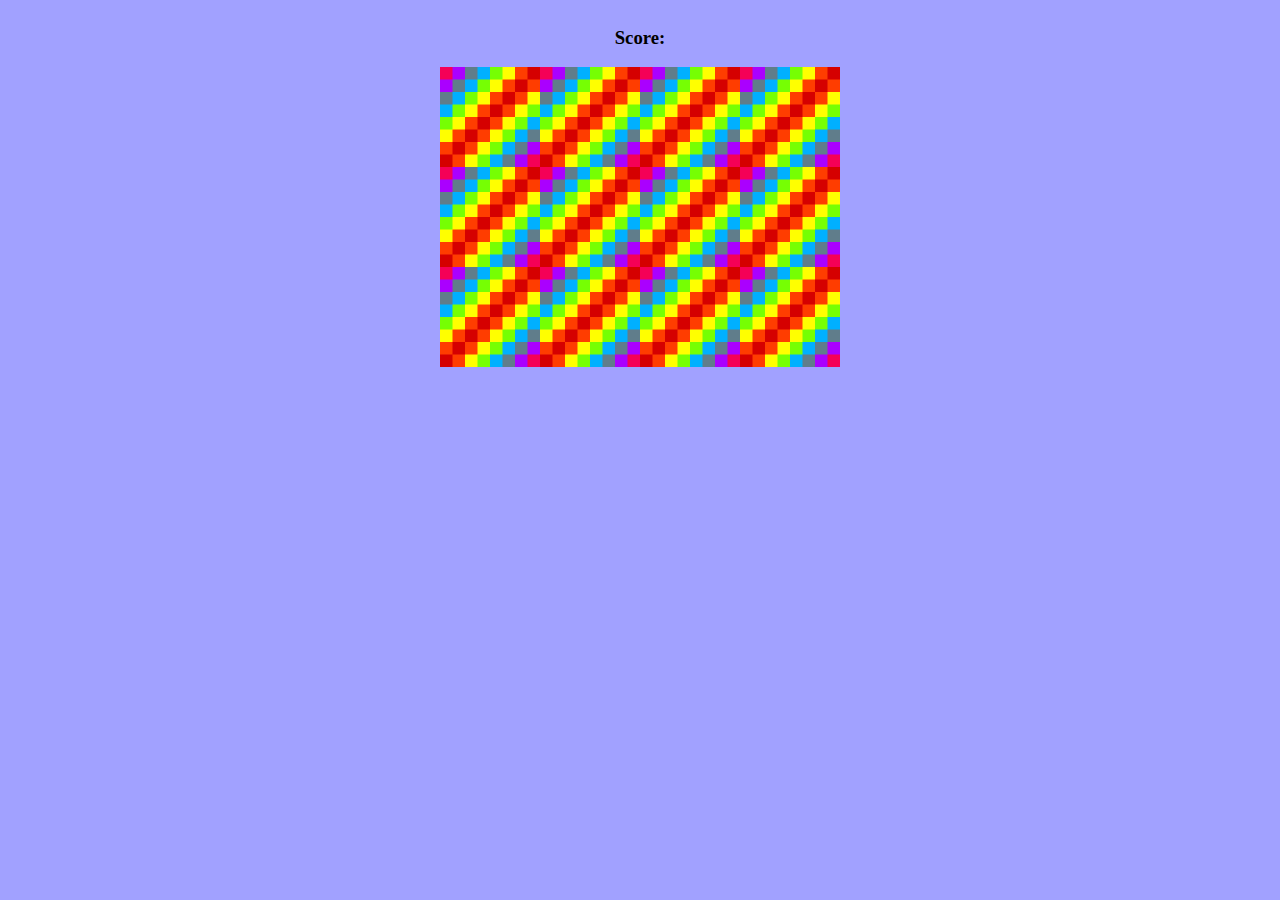
==== imagematch.html @ ec73544a "origin" ====
<!DOCTYPE html>
<html lang="en" dir="ltr">
<head>
  <meta charset="UTF-8">
  <title>Memory Game</title>
  <link rel="stylesheet" href="./game.css"></link>
  <script src="app.js" charset="utf-8"></script>
</head>
<body>

  <h3>Score:<span id="result"></span></h3>

  <div class="grid">
  </div>

</body>
</html>
---- game.css ----
.grid {
    display: flex;
    flex-wrap: wrap;
    width: 400px;
    height: 300px;
  }
body{
    display: flex;
    justify-content: center;
    align-items: center;
    flex-direction: column;
    background-color: rgba(0, 0, 255, 0.368);
}
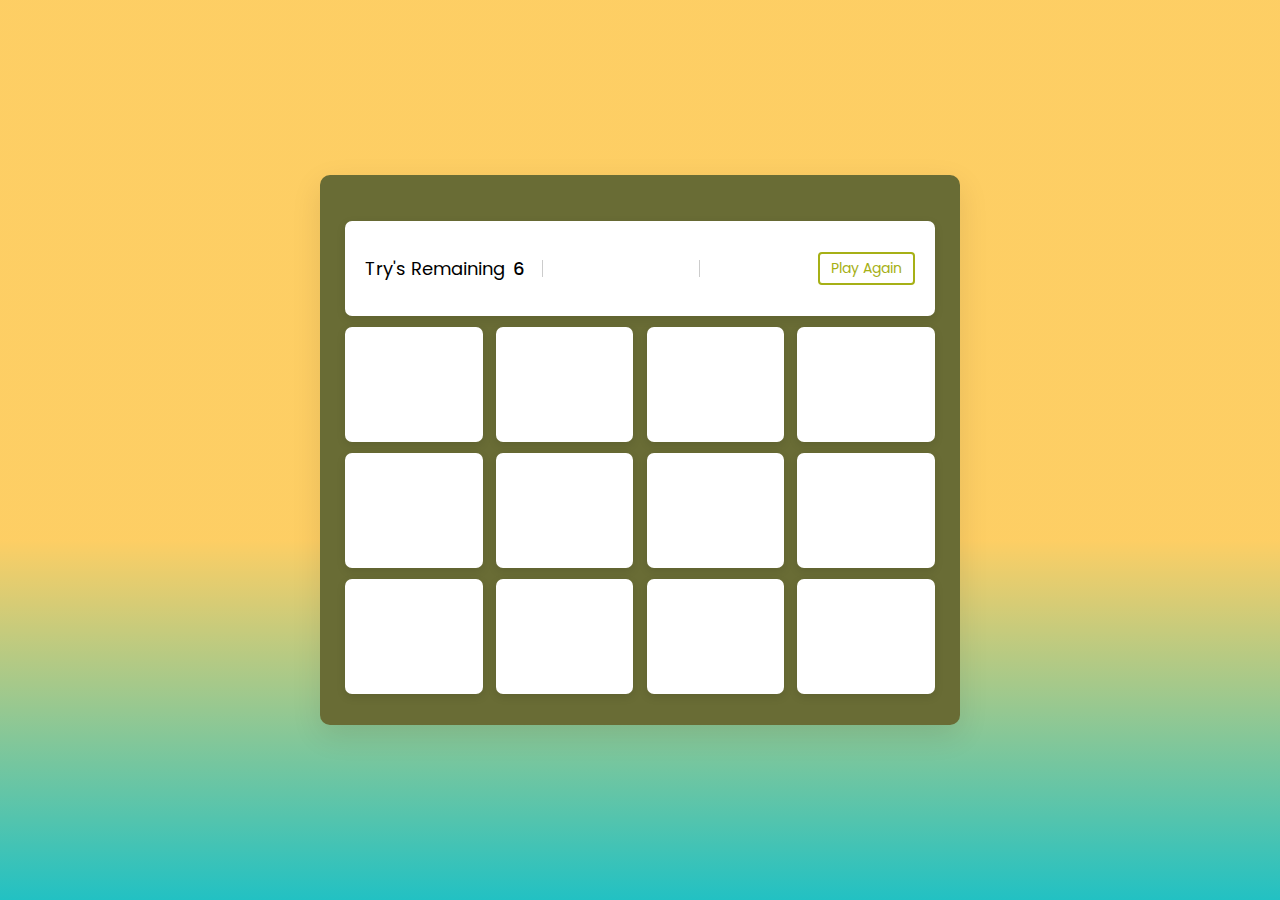
==== commit 5d9f5039: "origin" ====
--- a/imagematch.html
+++ b/imagematch.html
@@ -1,17 +1,124 @@
 <!DOCTYPE html>
 <html lang="en" dir="ltr">
-<head>
-  <meta charset="UTF-8">
-  <title>Memory Game</title>
-  <link rel="stylesheet" href="./game.css"></link>
-  <script src="app.js" charset="utf-8"></script>
-</head>
-<body>
+  <head>
+    <meta charset="utf-8">  
+    <title>test-2</title>
+    <link rel="stylesheet" href="game.css">
+    <meta name="viewport" content="width=device-width, initial-scale=1.0">
+  </head>
+  <body>
+    <div class="wrapper">
+      <ul class="cards">
+        <div class="details">
+          <p class="time">Try's Remaining <span><b>6</b></span></p>
+          <p class="flips" style="color: transparent;"><span><b></b></span></p>
+          <button>Play Again</button>
+        </div>
+        <li class="card">
+          <div class="view front-view">
+            <img src="" alt="">
+          </div>
+          <div class="view back-view">
+            <img src="images/img-1.png" alt="card-img">
+          </div>
+        </li>
+        <li class="card">
+          <div class="view front-view">
+            <!-- <img src="images/que_icon.svg" alt="icon"> -->
+          </div>
+          <div class="view back-view">
+            <img src="images/img-2.png" alt="card-img">
+          </div>
+        </li>
+        <li class="card">
+          <div class="view front-view">
+            <!-- <img src="images/que_icon.svg" alt="icon"> -->
+          </div>
+          <div class="view back-view">
+            <img src="images/img-3.png" alt="card-img">
+          </div>
+        </li>
+        <li class="card">
+          <div class="view front-view">
+            <!-- <img src="images/que_icon.svg" alt="icon"> -->
+          </div>
+          <div class="view back-view">
+            <img src="images/img-4.png" alt="card-img">
+          </div>
+        </li>
+        <li class="card">
+          <div class="view front-view">
+            <!-- <img src="images/que_icon.svg" alt="icon"> -->
+          </div>
+          <div class="view back-view">
+            <img src="images/img-5.png" alt="card-img">
+          </div>
+        </li>
+        <li class="card">
+          <div class="view front-view">
+            <!-- <img src="images/que_icon.svg" alt="icon"> -->
+          </div>
+          <div class="view back-view">
+            <img src="images/img-6.png" alt="card-img">
+          </div>
+        </li>
+        <li class="card">
+          <div class="view front-view">
+            <!-- <img src="images/que_icon.svg" alt="icon"> -->
+          </div>
+          <div class="view back-view">
+            <img src="images/img-5.png" alt="card-img">
+          </div>
+        </li>
+        <li class="card">
+          <div class="view front-view">
+            <!-- <img src="images/que_icon.svg" alt="icon"> -->
+          </div>
+          <div class="view back-view">
+            <img src="images/img-6.png" alt="card-img">
+          </div>
+        </li>
+        <li class="card">
+          <div class="view front-view">
+            <!-- <img src="images/que_icon.svg" alt="icon"> -->
+          </div>
+          <div class="view back-view">
+            <img src="images/img-1.png" alt="card-img">
+          </div>
+        </li>
+        <li class="card">
+          <div class="view front-view">
+            <!-- <img src="images/que_icon.svg" alt="icon"> -->
+          </div>
+          <div class="view back-view">
+            <img src="images/img-2.png" alt="card-img">
+          </div>
+        </li>
+        <li class="card">
+          <div class="view front-view">
+            <!-- <img src="images/que_icon.svg" alt="icon"> -->
+          </div>
+          <div class="view back-view">
+            <img src="images/img-3.png" alt="card-img">
+          </div>
+        </li>
+        <li class="card">
+          <div class="view front-view">
+            <!-- <img src="images/que_icon.svg" alt="icon"> -->
+          </div>
+          <div class="view back-view">
+            <img src="images/img-4.png" alt="card-img">
+          </div>
+        </li>
+        <!-- <div class="details">
+          <p class="time">Time: <span><b>20</b>s</span></p>
+          <p class="flips" style="color: transparent;"><span><b></b></span></p>
+          <button>Play Again</button>
+        </div> -->
+      </ul>
+    </div>
 
-  <h3>Score:<span id="result"></span></h3>
-
-  <div class="grid">
-  </div>
-
-</body>
+    <script src="app.js"></script>
+    
+  </body>
 </html>--- a/game.css
+++ b/game.css
@@ -1,13 +1,211 @@
-.grid {
-    display: flex;
-    flex-wrap: wrap;
-    width: 400px;
+/* Import Google Font - Poppins */
+@import url('https://fonts.googleapis.com/css2?family=Poppins:wght@400;500;600;700&display=swap');
+
+* {
+  margin: 0;
+  padding: 0;
+  box-sizing: border-box;
+  font-family: 'Poppins', sans-serif;
+}
+
+p {
+  font-size: 20px;
+}
+
+body {
+  display: flex;
+  align-items: center;
+  justify-content: center;
+  min-height: 100vh;
+  background: rgb(34, 193, 195);
+  background: linear-gradient(0deg, rgba(34, 193, 195, 1) 0%, rgba(253, 189, 45, 0.7364672364672364) 40%);
+}
+
+::selection {
+  color: #fff;
+  background: #6563ff;
+}
+
+.wrapper {
+  width: 50%;
+  height: 550px;
+  padding: 25px;
+  background: #696c35;
+  border-radius: 10px;
+  box-shadow: 0 10px 30px rgba(0, 0, 0, 0.1);
+}
+
+.cards,
+.card,
+.view,
+.details,
+p {
+  display: flex;
+  align-items: center;
+  justify-content: center;
+}
+
+.cards {
+  height: 100%;
+  width: 100%;
+  flex-wrap: wrap;
+  justify-content: space-between;
+}
+
+.cards .card {
+  cursor: pointer;
+  position: relative;
+  perspective: 1000px;
+  transform-style: preserve-3d;
+  height: calc(100% / 4 - 10px);
+  width: calc(100% / 4 - 10px);
+}
+
+.card.shake {
+  animation: shake 0.35s ease-in-out;
+}
+
+@keyframes shake {
+
+  0%,
+  100% {
+    transform: translateX(0);
+  }
+
+  20% {
+    transform: translateX(-13px);
+  }
+
+  40% {
+    transform: translateX(13px);
+  }
+
+  60% {
+    transform: translateX(-8px);
+  }
+
+  80% {
+    transform: translateX(8px);
+  }
+}
+
+.cards .card .view {
+  width: 100%;
+  height: 100%;
+  user-select: none;
+  pointer-events: none;
+  position: absolute;
+  background: #fff;
+  border-radius: 7px;
+  backface-visibility: hidden;
+  transition: transform 0.25s linear;
+  box-shadow: 0 3px 10px rgba(0, 0, 0, 0.1);
+}
+
+.card .front-view img {
+  max-width: 17px;
+}
+
+.card .back-view {
+  transform: rotateY(-180deg);
+}
+
+.card .back-view img {
+  max-width: 100%;
+}
+
+.card.flip .front-view {
+  transform: rotateY(180deg);
+}
+
+.card.flip .back-view {
+  transform: rotateY(0);
+}
+
+.details {
+  width: 100%;
+  margin-top: 15px;
+  padding: 0 20px;
+  border-radius: 7px;
+  background: #fff;
+  height: calc(100% / 4 - 30px);
+  justify-content: space-between;
+  box-shadow: 0 3px 10px rgba(0, 0, 0, 0.1);
+}
+
+.details p {
+  font-size: 18px;
+  height: 17px;
+  padding-right: 18px;
+  border-right: 1px solid #ccc;
+}
+
+.details p span {
+  margin-left: 8px;
+}
+
+.details p b {
+  font-weight: 500;
+}
+
+.details button {
+  cursor: pointer;
+  font-size: 14px;
+  color: #a6b016;
+  border-radius: 4px;
+  padding: 4px 11px;
+  background: #fff;
+  border: 2px solid #a6b016;
+  transition: 0.3s ease;
+}
+
+.details button:hover {
+  color: #fff;
+  background: #6563ff;
+}
+
+@media screen and (max-width: 700px) {
+  .cards {
+    height: 350px;
+    width: 350px;
+  }
+
+  .card .front-view img {
+    max-width: 16px;
+  }
+
+  .card .back-view img {
+    max-width: 40px;
+  }
+}
+
+@media screen and (max-width: 530px) {
+  .cards {
     height: 300px;
-  }
-body{
-    display: flex;
-    justify-content: center;
-    align-items: center;
-    flex-direction: column;
-    background-color: rgba(0, 0, 255, 0.368);
-}  +    width: 300px;
+  }
+
+  .card .back-view img {
+    max-width: 35px;
+  }
+
+  .details {
+    margin-top: 10px;
+    padding: 0 15px;
+    height: calc(100% / 4 - 20px);
+  }
+
+  .details p {
+    height: 15px;
+    font-size: 17px;
+    padding-right: 13px;
+  }
+
+  .details button {
+    font-size: 13px;
+    padding: 5px 10px;
+    border: none;
+    color: #fff;
+    background: #6563ff;
+  }
+}